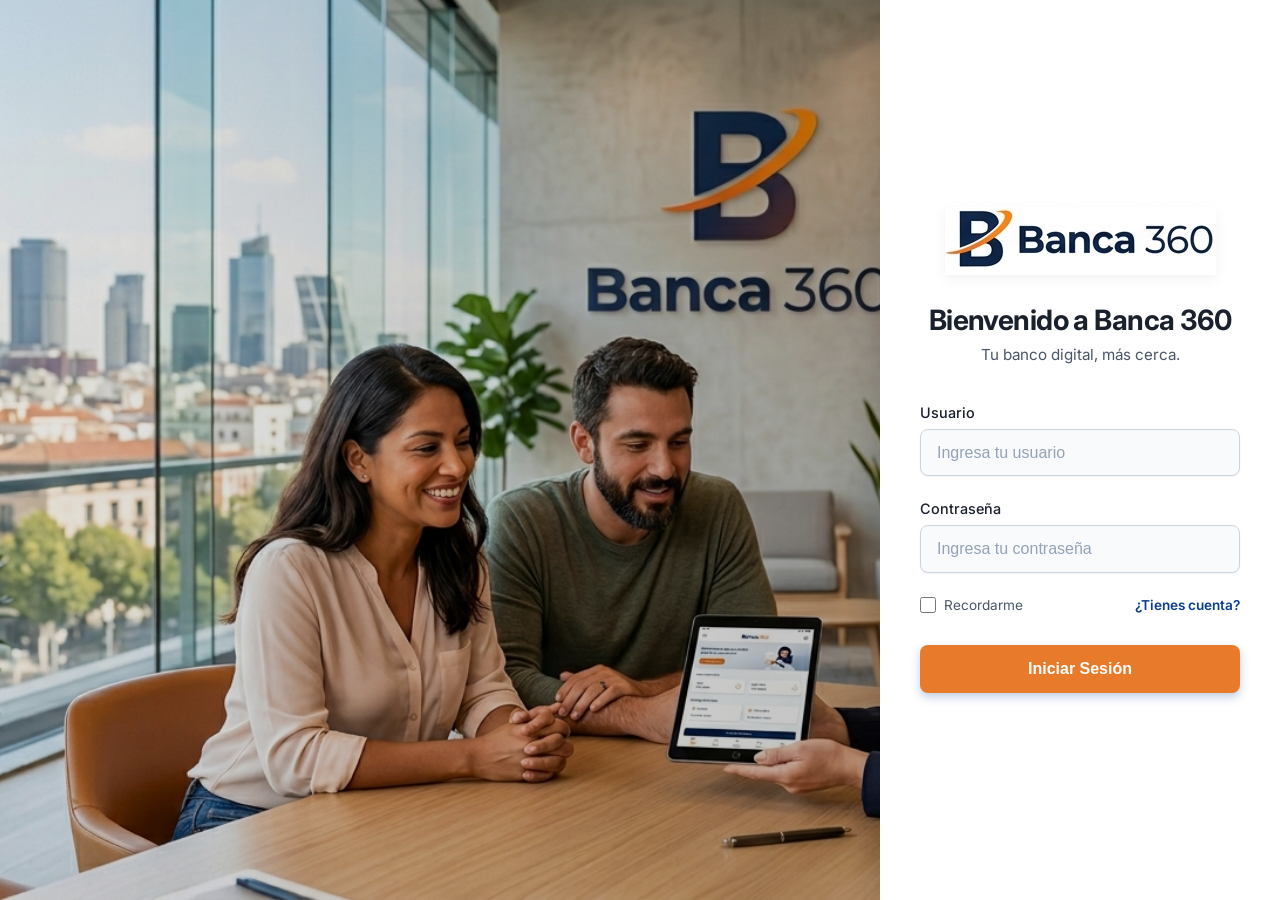
==== index.html @ 82d9d9b6 "✨: Interfaz de login, registro y dashboard cargadas" ====
<!DOCTYPE html>
<html lang="es">
<head>
    <meta charset="UTF-8">
    <meta name="viewport" content="width=device-width, initial-scale=1.0">
    <title>Banca 360 - Iniciar Sesión</title>
    <!-- Google Fonts -->
    <link rel="preconnect" href="https://fonts.googleapis.com">
    <link rel="preconnect" href="https://fonts.gstatic.com" crossorigin>
    <link href="https://fonts.googleapis.com/css2?family=Inter:wght@300;400;500;600;700&display=swap" rel="stylesheet">
    <!-- Font Awesome -->
    <link rel="stylesheet" href="https://cdnjs.cloudflare.com/ajax/libs/font-awesome/6.4.0/css/all.min.css">
    <!-- CSS Global + Componentes -->
    <link rel="stylesheet" href="public/css/global.css">
    <link rel="stylesheet" href="public/css/components/authImageSection.css">
    <link rel="stylesheet" href="public/css/components/authForm.css">
    <link rel="stylesheet" href="public/css/components/loadingSpinner.css">
    <link rel="stylesheet" href="public/css/components/errorModal.css">
    <link rel="shortcut icon" href="public/img/Logo.png" type="image/x-icon">
</head>
<body>
    <main class="login-layout">
        <!-- Componente: Sección de imagen -->
        <div id="auth-image-container"></div>

        <!-- Sección del formulario -->
        <div class="login-form-section">
            <div class="boxLogin">
                <div class="boxLogin-header">
                    <img src="public/img/logo_vertical.png" alt="Banca 360 Logo" class="logo">
                     <h2>Bienvenido a Banca 360</h2>
                     <p>Tu banco digital, más cerca.</p>
                </div>
                <div class="boxLogin-body">
                    <form action="" id="inicioSesionForm">
                        <div class="input-group">
                            <label for="usuario">Usuario</label>
                            <input type="text" id="usuario" placeholder="Ingresa tu usuario" required>
                        </div>
                        <div class="input-group">
                            <label for="password">Contraseña</label>
                            <input type="password" id="password" placeholder="Ingresa tu contraseña" required>
                        </div>
                        <div class="options">
                             <label><input type="checkbox"> Recordarme</label>
                             <a href="app/views/signup.html">¿Tienes cuenta?</a>
                        </div>
                        <button type="submit">Iniciar Sesión</button>
                    </form>
                </div>
            </div>
        </div>
    </main>

    <!-- Componente: Spinner de carga -->
    <div id="spinner-container"></div>

    <!-- Componente: Modal de error -->
    <div id="modal-container"></div>

    <!-- Componentes JS -->
    <script src="app/views/components/authImageSection.js"></script>
    <script src="app/views/components/loadingSpinner.js"></script>
    <script src="app/views/components/errorModal.js"></script>

    <!-- Inicializar componentes -->
    <script>
        renderAuthImageSection('auth-image-container', { 
            imageSrc: 'public/img/login.png',
            altText: 'Login Background'
        });
        renderLoadingSpinner('spinner-container', { message: 'Validando credenciales...' });
        renderErrorModal('modal-container');
    </script>

    <!-- Controller -->
    <script src="app/controllers/login.js"></script>
</body>
</html>
---- public/css/global.css ----
/* ============================================
   GLOBAL STYLES - Banco 360 UCAB
   Variables CSS compartidas, reset y tipografía
   ============================================ */

:root {
    /* Colores primarios */
    --primary-color: #0b3d91;
    --primary-hover: #104fb8;
    --naranja-ucab: #e87a2b;
    --naranja-ucab-hover: #ed8236;

    /* Colores de texto */
    --text-main: #1a202c;
    --text-muted: #4a5568;

    /* Fondos */
    --bg-main: #ffffff;
    --bg-body: #F4F7FA;
    --bg-input: #f8fafc;

    /* Bordes y cards */
    --border-color: #cbd5e0;
    --card-bg: #FFFFFF;

    /* Sidebar */
    --sidebar-bg: #1C2B4E;
    --accent: #E87A2B;
    --white: #FFFFFF;
}

/* Dark Theme Override */
body.dark-theme {
    --primary-color: #5DB1FF;
    --accent: #FF8A3D;
    --bg-body: #0F172A;
    --bg-main: #0F172A;
    --white: #1E293B;
    --text-main: #F1F5F9;
    --text-muted: #94A3B8;
    --sidebar-bg: #020617;
    --card-bg: #1E293B;
    --border-color: #334155;
    --bg-input: #334155;
}

/* Reset Global */
* {
    margin: 0;
    padding: 0;
    box-sizing: border-box;
}

/* Tipografía base */
body {
    font-family: 'Inter', system-ui, -apple-system, sans-serif;
    background-color: var(--bg-main);
    color: var(--text-main);
    min-height: 100vh;
    -webkit-font-smoothing: antialiased;
}
---- public/css/components/authImageSection.css ----
/* ============================================
   COMPONENTE: Auth Image Section
   Sección izquierda con imagen de fondo (login/signup)
   ============================================ */

.login-image-section {
    width: 100%;
    height: 100%;
    background-color: var(--primary-color);
    position: relative;
    overflow: hidden;
}

.login-image-section .bg-img {
    width: 100%;
    height: 100%;
    object-fit: cover;
    object-position: 100% center; /* Move image as far left as possible (aligns right edge) */
}

.login-image-section .overlay {
    position: absolute;
    top: 0;
    left: 0;
    width: 100%;
    height: 100%;
    background: linear-gradient(to right, rgba(0,0,0,0.1) 0%, rgba(0,0,0,0.3) 100%);
}

@media (max-width: 900px) {
    .login-form-section {
        justify-content: center;
    }
    .boxLogin {
        max-width: 100%;
        background-color: rgba(255, 255, 255, 0.95); /* Slightly transparent on mobile */
    }
}
---- public/css/components/authForm.css ----
/* ============================================
   COMPONENTE: Auth Form
   Estilos compartidos de formularios (login/signup)
   ============================================ */

.login-layout {
    position: relative;
    height: 100vh;
    width: 100%;
    overflow: hidden;
}

#auth-image-container {
    position: absolute;
    top: 0;
    left: 0;
    width: 100%;
    height: 100%;
    z-index: 1;
}

.login-form-section {
    position: relative;
    z-index: 10;
    height: 100vh;
    display: flex;
    justify-content: flex-end;
    align-items: center;
    pointer-events: none; /* Let clicks pass through to container if needed, but we want the form to be interactive */
}

.boxLogin {
    pointer-events: auto;
    width: 100%;
    max-width: 400px; /* Narrower to show more image */
    height: 100vh;
    background-color: var(--bg-main);
    display: flex;
    flex-direction: column;
    justify-content: center;
    padding: 3rem 2.5rem;
    box-shadow: -10px 0 25px rgba(0,0,0,0.1);
    animation: slideInRight 0.8s ease-out forwards;
    overflow-y: auto;
}

@keyframes slideInRight {
    from {
        opacity: 0;
        transform: translateX(50px);
    }
    to {
        opacity: 1;
        transform: translateX(0);
    }
}

@keyframes fadeIn {
    from {
        opacity: 0;
        transform: translateY(10px);
    }
    to {
        opacity: 1;
        transform: translateY(0);
    }
}

.boxLogin-header {
    text-align: center;
    margin-bottom: 2.5rem;
}

.boxLogin-header .logo {
    max-height: 80px;
    width: auto;
    margin-bottom: 1.5rem;
    filter: drop-shadow(0 4px 6px rgba(0,0,0,0.05));
}

.boxLogin-header h1,
.boxLogin-header h2 {
    font-size: 1.75rem;
    font-weight: 700;
    margin-bottom: 0.5rem;
    color: var(--text-main);
    letter-spacing: -0.02em;
}

.boxLogin-header p {
    color: var(--text-muted);
    font-size: 0.95rem;
}

/* Entradas de Formulario */
.input-group {
    margin-bottom: 1.5rem;
    display: flex;
    flex-direction: column;
}

.input-group label {
    margin-bottom: 0.5rem;
    font-size: 0.9rem;
    font-weight: 500;
    color: var(--text-main);
}

.input-group input,
.input-group select {
    padding: 0.85rem 1rem;
    border: 1.5px solid var(--border-color);
    border-radius: 8px;
    background-color: var(--bg-input);
    font-size: 1rem;
    transition: all 0.3s ease;
    color: var(--text-main);
    box-shadow: 0 1px 2px rgba(0,0,0,0.05);
}

.input-group input::placeholder {
    color: #94a3b8;
}

.input-group input:focus,
.input-group select:focus {
    outline: none;
    border-color: var(--primary-color);
    box-shadow: 0 0 0 3px rgba(11, 61, 145, 0.15);
    background-color: #fff;
}

/* Opciones extras (recordarme, enlace) */
.options {
    display: flex;
    justify-content: space-between;
    align-items: center;
    margin-bottom: 2rem;
    font-size: 0.85rem;
}

.options label {
    display: flex;
    align-items: center;
    gap: 0.5rem;
    color: var(--text-muted);
    cursor: pointer;
    user-select: none;
}

.options input[type="checkbox"] {
    accent-color: var(--primary-color);
    width: 16px;
    height: 16px;
    cursor: pointer;
}

.options a {
    color: var(--primary-color);
    text-decoration: none;
    font-weight: 600;
    transition: color 0.2s;
}

.options a:hover {
    color: var(--primary-hover);
    text-decoration: underline;
}

/* Botón de Submit */
button[type="submit"] {
    width: 100%;
    padding: 0.95rem;
    background-color: var(--naranja-ucab);
    color: white;
    border: none;
    border-radius: 8px;
    font-size: 1rem;
    font-weight: 600;
    cursor: pointer;
    transition: background-color 0.3s, transform 0.1s, box-shadow 0.3s;
    box-shadow: 0 4px 10px rgba(11, 61, 145, 0.25);
}

button[type="submit"]:hover {
    background-color: var(--naranja-ucab-hover);
    box-shadow: 0 6px 15px rgba(232, 122, 43, 0.35);
    transform: translateY(-1px);
}

button[type="submit"]:active {
    transform: translateY(1px);
    box-shadow: 0 2px 5px rgba(232, 122, 43, 0.2);
}

/* Footer link */
.footer-link {
    text-align: center;
    margin-top: 1.5rem;
    font-size: 0.9rem;
    color: var(--text-muted);
}

.footer-link a {
    color: var(--primary-color);
    text-decoration: none;
    font-weight: 600;
}

/* Filas dobles para registro */
.input-row {
    display: grid;
    grid-template-columns: 1fr 1fr;
    gap: 1rem;
}

@media (max-width: 600px) {
    .input-row {
        grid-template-columns: 1fr;
        gap: 0;
    }
}
---- public/css/components/loadingSpinner.css ----
/* ============================================
   COMPONENTE: Loading Spinner
   ============================================ */

.loading-overlay {
    position: fixed;
    top: 0;
    left: 0;
    width: 100%;
    height: 100%;
    background: var(--bg-main);
    opacity: 0.95;
    display: flex;
    flex-direction: column;
    justify-content: center;
    align-items: center;
    z-index: 2000;
}

.spinner {
    width: 50px;
    height: 50px;
    border: 5px solid var(--border-color);
    border-top: 5px solid var(--naranja-ucab);
    border-radius: 50%;
    animation: spin 1s linear infinite;
    margin-bottom: 20px;
}

@keyframes spin {
    0% { transform: rotate(0deg); }
    100% { transform: rotate(360deg); }
}

.loading-overlay p {
    color: var(--primary-color);
    font-weight: 600;
    font-size: 1.1rem;
}
---- public/css/components/errorModal.css ----
/* ============================================
   COMPONENTE: Error Modal
   ============================================ */

.modal-overlay {
    position: fixed;
    top: 0;
    left: 0;
    width: 100%;
    height: 100%;
    background: rgba(0, 0, 0, 0.5);
    display: flex;
    justify-content: center;
    align-items: center;
    z-index: 3000;
    backdrop-filter: blur(4px);
}

.modal-content {
    background: var(--card-bg);
    padding: 2.5rem;
    border-radius: 20px;
    text-align: center;
    max-width: 400px;
    width: 90%;
    box-shadow: 0 20px 25px -5px rgba(0, 0, 0, 0.1), 0 10px 10px -5px rgba(0, 0, 0, 0.04);
    animation: modalScale 0.3s ease-out forwards;
}

@keyframes modalScale {
    from { transform: scale(0.8); opacity: 0; }
    to { transform: scale(1); opacity: 1; }
}

.modal-icon {
    font-size: 4rem;
    color: #ef4444;
    margin-bottom: 1.5rem;
}

.modal-content h3 {
    font-size: 1.5rem;
    color: var(--text-main);
    margin-bottom: 1rem;
}

.modal-content p {
    color: var(--text-muted);
    margin-bottom: 2rem;
    line-height: 1.5;
}

.modal-btn-close {
    width: 100%;
    padding: 0.8rem;
    background-color: var(--primary-color);
    color: white;
    border: none;
    border-radius: 8px;
    font-weight: 600;
    cursor: pointer;
    transition: background 0.2s;
}

.modal-btn-close:hover {
    background-color: var(--primary-hover);
}
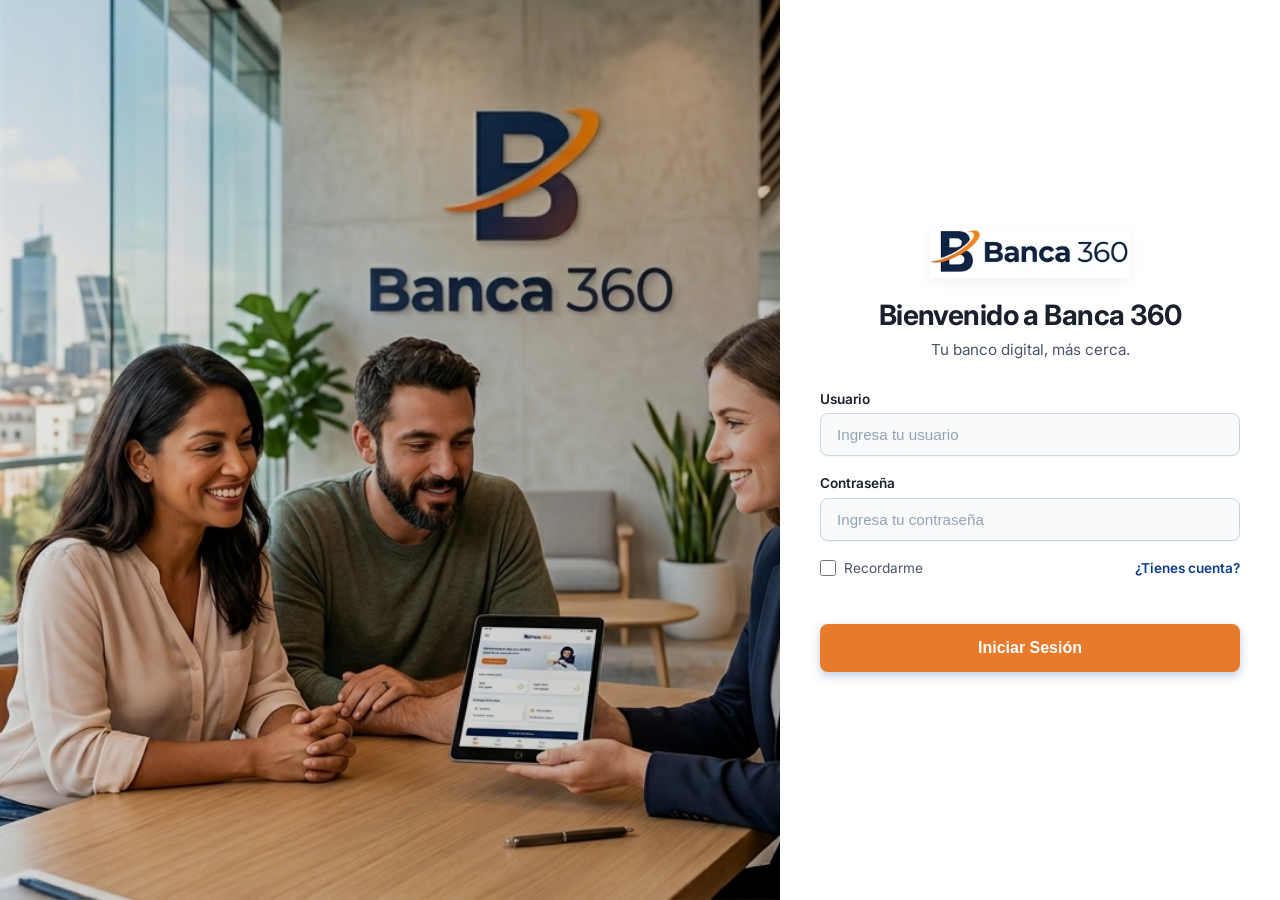
==== commit 21d7618e: "Actualización quitando el localStorage" ====
--- a/index.html
+++ b/index.html
@@ -3,27 +3,38 @@
 <head>
     <meta charset="UTF-8">
     <meta name="viewport" content="width=device-width, initial-scale=1.0">
-    <title>Banca 360 - Iniciar Sesión</title>
+    <title>Banca 360 - SPA</title>
     <!-- Google Fonts -->
     <link rel="preconnect" href="https://fonts.googleapis.com">
     <link rel="preconnect" href="https://fonts.gstatic.com" crossorigin>
     <link href="https://fonts.googleapis.com/css2?family=Inter:wght@300;400;500;600;700&display=swap" rel="stylesheet">
     <!-- Font Awesome -->
     <link rel="stylesheet" href="https://cdnjs.cloudflare.com/ajax/libs/font-awesome/6.4.0/css/all.min.css">
+    
     <!-- CSS Global + Componentes -->
-    <link rel="stylesheet" href="public/css/global.css">
-    <link rel="stylesheet" href="public/css/components/authImageSection.css">
-    <link rel="stylesheet" href="public/css/components/authForm.css">
-    <link rel="stylesheet" href="public/css/components/loadingSpinner.css">
-    <link rel="stylesheet" href="public/css/components/errorModal.css">
+    <link rel="stylesheet" href="public/css/global.css?v=4">
+    <link rel="stylesheet" href="public/css/components/authImageSection.css?v=4">
+    <link rel="stylesheet" href="public/css/components/authForm.css?v=4">
+    <link rel="stylesheet" href="public/css/components/loadingSpinner.css?v=4">
+    <link rel="stylesheet" href="public/css/components/errorModal.css?v=4">
+    <link rel="stylesheet" href="public/css/components/sidebar.css?v=4">
+    <link rel="stylesheet" href="public/css/components/balanceCard.css?v=4">
+    <link rel="stylesheet" href="public/css/components/quickActions.css?v=4">
+    <link rel="stylesheet" href="public/css/components/transactionList.css?v=4">
+    <link rel="stylesheet" href="public/css/components/confirmModal.css?v=4">
+    <link rel="stylesheet" href="public/css/styleDashboard.css?v=4">
+    <link rel="stylesheet" href="public/css/styleOperaciones.css?v=4">
+    <link rel="stylesheet" href="public/css/styleHistorial.css?v=4">
+    <link rel="stylesheet" href="public/css/styleSignup.css?v=4">
+    <link rel="stylesheet" href="public/css/styleRecibo.css?v=4">
+    
     <link rel="shortcut icon" href="public/img/Logo.png" type="image/x-icon">
 </head>
 <body>
-    <main class="login-layout">
-        <!-- Componente: Sección de imagen -->
-        <div id="auth-image-container"></div>
-
-        <!-- Sección del formulario -->
+
+    <!-- ==================== VISTA: LOGIN ==================== -->
+    <main class="login-layout main-view" id="view-login" style="display: none;">
+        <div id="auth-image-container-login"></div>
         <div class="login-form-section">
             <div class="boxLogin">
                 <div class="boxLogin-header">
@@ -32,7 +43,7 @@
                      <p>Tu banco digital, más cerca.</p>
                 </div>
                 <div class="boxLogin-body">
-                    <form action="" id="inicioSesionForm">
+                    <form id="inicioSesionForm">
                         <div class="input-group">
                             <label for="usuario">Usuario</label>
                             <input type="text" id="usuario" placeholder="Ingresa tu usuario" required>
@@ -43,7 +54,8 @@
                         </div>
                         <div class="options">
                              <label><input type="checkbox"> Recordarme</label>
-                             <a href="app/views/signup.html">¿Tienes cuenta?</a>
+                             <!-- En lugar de href, usamos un onclick para SPA -->
+                             <a href="#" onclick="navigateTo('signup'); return false;">¿Tienes cuenta?</a>
                         </div>
                         <button type="submit">Iniciar Sesión</button>
                     </form>
@@ -52,28 +64,260 @@
         </div>
     </main>
 
-    <!-- Componente: Spinner de carga -->
+    <!-- ==================== VISTA: SIGNUP ==================== -->
+    <main class="login-layout main-view" id="view-signup" style="display: none;">
+        <div id="auth-image-container-signup"></div>
+        <div class="login-form-section">
+            <div class="boxLogin">
+                <div class="boxLogin-header">
+                    <img src="public/img/logo_vertical.png" alt="Banca 360 Logo" class="logo">
+                     <h1>Crea tu cuenta</h1>
+                     <p>Únete a Banca 360 y gestiona tu futuro hoy.</p>
+                </div>
+                <div class="boxLogin-body">
+                    <form id="registroForm">
+                        <div class="input-row">
+                            <div class="input-group">
+                                <label for="nombre">Nombre</label>
+                                <input type="text" id="nombre" placeholder="Ej. Juan" required>
+                            </div>
+                            <div class="input-group">
+                                <label for="apellido">Apellido</label>
+                                <input type="text" id="apellido" placeholder="Ej. Pérez" required>
+                            </div>
+                        </div>
+
+                        <div class="input-row">
+                            <div class="input-group">
+                                <label for="cedula">Cédula</label>
+                                <input type="text" id="cedula" placeholder="V-00000000" required>
+                            </div>
+                            <div class="input-group">
+                                <label for="telefono">Teléfono</label>
+                                <input type="tel" id="telefono" placeholder="0412-0000000" required>
+                            </div>
+                        </div>
+
+                        <div class="input-group">
+                            <label for="direccion">Dirección de Habitación</label>
+                            <input type="text" id="direccion" placeholder="Av. Principal, Edificio..." required>
+                        </div>
+
+                        <div class="input-row">
+                            <div class="input-group">
+                                <label for="fecha_nacimiento">Fecha de Nacimiento</label>
+                                <input type="date" id="fecha_nacimiento" required>
+                            </div>
+                            <div class="input-group">
+                                <label for="genero">Género</label>
+                                <select id="genero" required>
+                                    <option value="" disabled selected>Selecciona</option>
+                                    <option value="masculino">Masculino</option>
+                                    <option value="femenino">Femenino</option>
+                                    <option value="otro">Otro</option>
+                                </select>
+                            </div>
+                        </div>
+
+                        <div class="input-group">
+                            <label for="password">Contraseña</label>
+                            <input type="password" id="password" placeholder="Crea una clave segura" required>
+                        </div>
+
+                        <button type="submit">Crear Cuenta</button>
+
+                        <div class="footer-link">
+                            <p>¿Ya tienes cuenta? <a href="#" onclick="navigateTo('login'); return false;">Inicia sesión aquí</a></p>
+                        </div>
+                    </form>
+                </div>
+            </div>
+        </div>
+    </main>
+
+
+    <!-- ==================== VISTA: APP (Autenticada) ==================== -->
+    <div id="view-app" style="display: none;">
+        <div class="dashboard-wrapper">
+            <!-- Sidebar Componente -->
+            <div id="sidebar-container"></div>
+
+            <main class="main-content" id="main-content">
+                <!-- Top Header Componente -->
+                <div id="header-container"></div>
+                
+                <div id="alert-container"></div>
+
+                <!-- SUB-VISTA: DASHBOARD -->
+                <div class="dashboard-grid sub-view" id="view-dashboard" style="display: none;">
+                    <div id="balance-container"></div>
+                    <div id="transactions-container"></div>
+                </div>
+
+                <!-- SUB-VISTA: OPERACIONES -->
+                <div class="operations-grid sub-view" id="view-operaciones" style="display: none;">
+                    <div class="card-operation">
+                        <h3><i class="fas fa-exchange-alt"></i> Transferencia Bancaria</h3>
+                        <form id="form-transferencia">
+                            <input type="text" id="t-cuenta" placeholder="Número de cuenta (20 dígitos)" class="input-banca" required pattern="[0-9]{20}" title="Debe contener 20 dígitos numéricos">
+                            <input type="number" id="t-monto" step="0.01" min="1" placeholder="Monto Bs." class="input-banca" required>
+                            <input type="text" id="t-concepto" placeholder="Concepto (opcional)" class="input-banca">
+                            <button type="submit" class="btn-primary">Enviar Fondos</button>
+                        </form>
+                    </div>
+
+                    <div class="card-operation">
+                        <h3><i class="fas fa-hand-holding-usd"></i> Depósito (Simulador)</h3>
+                        <form id="form-deposito">
+                            <select id="d-origen" class="input-banca" required>
+                                <option value="Taquilla">Depósito por Taquilla</option>
+                                <option value="Cajero">Depósito por Cajero Automático</option>
+                                <option value="Nomina">Abono de Nómina</option>
+                            </select>
+                            <input type="number" id="d-monto" step="0.01" min="1" placeholder="Monto Bs." class="input-banca" required>
+                            <button type="submit" class="btn-primary">Ingresar Fondos</button>
+                        </form>
+                    </div>
+                </div>
+
+                <!-- SUB-VISTA: PAGOS -->
+                <div class="operations-grid sub-view" id="view-pagos" style="display: none;">
+                    <div class="card-operation">
+                        <h3><i class="fas fa-mobile-alt"></i> Pago Móvil</h3>
+                        <form id="form-pago-movil">
+                            <select id="p-banco" class="input-banca" required>
+                                <option value="">Seleccione Banco</option>
+                                <option value="0102">0102 - Banco de Venezuela</option>
+                                <option value="0105">0105 - Mercantil</option>
+                                <option value="0108">0108 - Provincial</option>
+                                <option value="0134">0134 - Banesco</option>
+                            </select>
+                            <input type="text" id="p-telefono" placeholder="Teléfono (Ej: 04121234567)" class="input-banca" required pattern="04[0-9]{9}" title="Ejemplo: 04121234567">
+                            <input type="text" id="p-cedula" placeholder="Cédula (Ej: V12345678)" class="input-banca" required>
+                            <input type="number" id="p-monto" step="0.01" min="1" placeholder="Monto Bs." class="input-banca" required>
+                            <button type="submit" class="btn-primary">Realizar Pago</button>
+                        </form>
+                    </div>
+                </div>
+
+                <!-- SUB-VISTA: HISTORIAL -->
+                <div class="historial-container sub-view" id="view-historial" style="display: none;">
+                    <div class="historial-header">
+                        <h2>Historial de Movimientos</h2>
+                        <div class="filters">
+                            <button class="filter-btn active" data-filter="todos">Todas</button>
+                            <button class="filter-btn" data-filter="entrada">Solo entradas</button>
+                            <button class="filter-btn" data-filter="salida">Solo salidas</button>
+                        </div>
+                    </div>
+                    <div id="historial-list-container"></div>
+                </div>
+
+                <!-- SUB-VISTA: RECIBO -->
+                <div class="receipt-container sub-view" id="view-recibo" style="display: none; width: 100%; max-width: 500px; margin: 0 auto; margin-top: 20px;">
+                    <div class="receipt-header">
+                        <i class="fas fa-check-circle"></i>
+                        <h1 id="r-operacion">¡Operación Exitosa!</h1>
+                        <p>En breve le llegará una notificación con el resultado.</p>
+                    </div>
+                    
+                    <div class="receipt-body">
+                        <div class="receipt-item">
+                            <label>Número de Referencia</label>
+                            <p id="r-referencia"></p>
+                        </div>
+                        <div class="receipt-item">
+                            <label>Fecha</label>
+                            <p id="r-fecha"></p>
+                        </div>
+                        <div class="receipt-item">
+                            <label>Emisor</label>
+                            <p id="r-emisor"></p>
+                        </div>
+                        <div class="receipt-item">
+                            <label>Banco Emisor</label>
+                            <p id="r-bancoEmisor"></p>
+                        </div>
+                        <div class="receipt-item">
+                            <label>Destino (Cuenta/Teléfono)</label>
+                            <p id="r-destino"></p>
+                        </div>
+                        <div class="receipt-item">
+                            <label>Banco Receptor</label>
+                            <p id="r-bancoReceptor"></p>
+                        </div>
+                        <div class="receipt-item amount">
+                            <label>Monto de la Operación</label>
+                            <p id="r-monto"></p>
+                        </div>
+                        <div class="receipt-item">
+                            <label>Concepto</label>
+                            <p id="r-concepto"></p>
+                        </div>
+                    </div>
+
+                    <div class="receipt-footer">
+                        <button id="btn-aceptar" class="btn-accept" onclick="navigateTo('dashboard'); return false;">ACEPTAR</button>
+                    </div>
+                </div>
+
+            </main>
+        </div>
+    </div>
+
+    <!-- Modales Globales -->
     <div id="spinner-container"></div>
-
-    <!-- Componente: Modal de error -->
     <div id="modal-container"></div>
-
-    <!-- Componentes JS -->
+    <div id="confirm-modal-container"></div>
+    
+    <div class="modal-overlay" id="transaction-modal" style="display: none;">
+        <div class="modal-content">
+            <button class="modal-close" id="close-modal"><i class="fas fa-times"></i></button>
+            <div class="modal-body">
+                <i class="modal-icon fas fa-exchange-alt" id="modal-icon"></i>
+                <div class="modal-amount" id="modal-amount">0,00</div>
+                <div class="modal-title" id="modal-title">Título</div>
+                <div class="modal-details">
+                    <p>Fecha: <span id="modal-date">--</span></p>
+                    <p>Tipo: <span id="modal-type">--</span></p>
+                    <p>Referencia: <span id="modal-ref">--</span></p>
+                </div>
+            </div>
+        </div>
+    </div>
+
+    <!-- JS Base & State -->
+    <script src="app/app.js"></script>
+
+    <!-- JS Componentes -->
     <script src="app/views/components/authImageSection.js"></script>
     <script src="app/views/components/loadingSpinner.js"></script>
     <script src="app/views/components/errorModal.js"></script>
-
-    <!-- Inicializar componentes -->
+    <script src="app/views/components/sidebar.js?v=3"></script>
+    <script src="app/views/components/topHeader.js"></script>
+    <script src="app/views/components/balanceCard.js"></script>
+    <script src="app/views/components/transactionList.js"></script>
+    <script src="app/views/components/confirmModal.js"></script>
+
+    <!-- Inicializar componentes estáticos -->
     <script>
-        renderAuthImageSection('auth-image-container', { 
-            imageSrc: 'public/img/login.png',
-            altText: 'Login Background'
-        });
-        renderLoadingSpinner('spinner-container', { message: 'Validando credenciales...' });
+        renderAuthImageSection('auth-image-container-login', { imageSrc: 'public/img/login.png', altText: 'Login Background' });
+        renderAuthImageSection('auth-image-container-signup', { imageSrc: 'public/img/login.png', altText: 'Signup Background' });
+        renderLoadingSpinner('spinner-container', { message: 'Procesando...' });
         renderErrorModal('modal-container');
+        renderSidebar('sidebar-container', { activePage: 'resumen', logoSrc: 'public/img/Logo.png' });
+        renderTopHeader('header-container', { userName: AppState.currentUser.nombre });
+        renderBalanceCard('balance-container');
+        renderConfirmModal('confirm-modal-container');
     </script>
 
-    <!-- Controller -->
+    <!-- Controllers de las Vistas -->
+    <script src="app/controllers/theme.js"></script>
     <script src="app/controllers/login.js"></script>
+    <script src="app/controllers/registro.js"></script>
+    <script src="app/controllers/dashboard.js"></script>
+    <script src="app/controllers/operaciones.js"></script>
+    <script src="app/controllers/historial.js"></script>
+    <script src="app/controllers/recibo.js"></script>
 </body>
 </html>
--- a/public/css/global.css
+++ b/public/css/global.css
@@ -57,5 +57,6 @@
     background-color: var(--bg-main);
     color: var(--text-main);
     min-height: 100vh;
+    overflow-x: hidden;
     -webkit-font-smoothing: antialiased;
 }
--- a/public/css/components/authImageSection.css
+++ b/public/css/components/authImageSection.css
@@ -16,6 +16,7 @@
     height: 100%;
     object-fit: cover;
     object-position: 100% center; /* Move image as far left as possible (aligns right edge) */
+    translate: -17% 0;
 }
 
 .login-image-section .overlay {
--- a/public/css/components/authForm.css
+++ b/public/css/components/authForm.css
@@ -10,6 +10,8 @@
     overflow: hidden;
 }
 
+#auth-image-container-login,
+#auth-image-container-signup,
 #auth-image-container {
     position: absolute;
     top: 0;
--- a/public/css/components/sidebar.css
+++ b/public/css/components/sidebar.css
@@ -0,0 +1,333 @@
+/* ============================================
+   COMPONENTE: Sidebar
+   ============================================ */
+
+.sidebar {
+    width: 260px;
+    min-height: 100vh;
+    height: 100vh;
+    background-color: var(--sidebar-bg);
+    color: white;
+    padding: 30px 20px;
+    display: flex;
+    flex-direction: column;
+    box-shadow: 4px 0 10px rgba(0, 0, 0, 0.1);
+    position: sticky;
+    top: 0;
+    left: 0;
+    z-index: 100;
+}
+
+.sidebar-header {
+    text-align: center;
+    margin-bottom: 20px;
+}
+
+.sidebar-header .logo {
+    max-width: 260px;
+    max-height: 165px;
+    height: auto;
+    object-fit: contain;
+    display: block;
+    margin: 0 auto;
+    border-radius: 20px;
+}
+
+.sidebar-nav {
+    margin-top: 20px;
+    flex-grow: 1;
+}
+
+.nav-item {
+    display: block;
+    padding: 15px;
+    color: rgba(255, 255, 255, 0.85);
+    text-decoration: none;
+    border-radius: 8px;
+    margin-bottom: 5px;
+    transition: 0.3s;
+}
+
+.nav-item.active,
+.nav-item:hover {
+    background: rgba(255, 255, 255, 0.1);
+    color: white;
+}
+
+.nav-item i {
+    margin-right: 12px;
+}
+
+/* Sidebar Footer */
+.sidebar-footer {
+    padding-top: 20px;
+    border-top: 1px solid rgba(255, 255, 255, 0.1);
+}
+
+.btn-logout {
+    width: 100%;
+    padding: 12px;
+    background: transparent;
+    border: 1px solid rgba(255, 255, 255, 0.3);
+    color: white;
+    border-radius: 8px;
+    cursor: pointer;
+    display: flex;
+    align-items: center;
+    justify-content: center;
+    gap: 10px;
+    transition: 0.3s;
+    font-weight: 600;
+}
+
+.btn-logout:hover {
+    background: rgba(255, 255, 255, 0.1);
+    border-color: white;
+}
+
+/* Theme Switch */
+.theme-switch-wrapper {
+    display: flex;
+    align-items: center;
+    justify-content: space-between;
+    margin-bottom: 25px;
+    padding: 0 5px;
+}
+
+.theme-label {
+    font-size: 0.9rem;
+    font-weight: 600;
+    color: white;
+}
+
+.theme-switch {
+    display: inline-block;
+    height: 34px;
+    position: relative;
+    width: 60px;
+}
+
+.theme-switch input {
+    display: none;
+}
+
+.slider {
+    background-color: #ccc;
+    bottom: 0;
+    cursor: pointer;
+    left: 0;
+    position: absolute;
+    right: 0;
+    top: 0;
+    transition: .4s;
+    display: flex;
+    align-items: center;
+    justify-content: space-around;
+    padding: 0 5px;
+}
+
+.slider i {
+    color: white;
+    font-size: 14px;
+    z-index: 1;
+}
+
+.slider:before {
+    background-color: white;
+    bottom: 4px;
+    content: "";
+    height: 26px;
+    left: 4px;
+    position: absolute;
+    transition: .4s;
+    width: 26px;
+    box-shadow: 0 2px 4px rgba(0, 0, 0, 0.2);
+}
+
+.slider.round {
+    border-radius: 34px;
+    background: #e0e0e0;
+    box-shadow: inset 2px 2px 5px #babecc, inset -5px -5px 10px #ffffff;
+}
+
+.slider.round:before {
+    border-radius: 50%;
+    background: #f0f0f0;
+    box-shadow: 3px 3px 6px #babecc, -3px -3px 6px #ffffff;
+}
+
+input:checked+.slider {
+    background-color: #2D3748;
+    box-shadow: inset 2px 2px 5px #000, inset -2px -2px 5px #4a5568;
+}
+
+input:checked+.slider:before {
+    transform: translateX(26px);
+    background: #1A202C;
+    box-shadow: 3px 3px 6px #000;
+}
+
+/* Icon colors */
+.slider .fa-sun {
+    color: #f39c12;
+    opacity: 1;
+    transition: 0.3s;
+}
+
+.slider .fa-moon {
+    color: #f1c40f;
+    opacity: 0;
+    transition: 0.3s;
+}
+
+input:checked+.slider .fa-sun {
+    opacity: 0;
+}
+
+input:checked+.slider .fa-moon {
+    opacity: 1;
+}
+
+/* ============================================
+   RESPONSIVE: Floating Pill Menu (Móvil)
+   ============================================ */
+.mobile-pill-toggle,
+.mobile-pill-menu {
+    display: none;
+}
+
+@media (max-width: 768px) {
+
+    /* Ocultar el layout del sidebar tradicional */
+    .sidebar {
+        display: none !important;
+    }
+
+    /* Mostrar botón principal flotante (Toggle) */
+    .mobile-pill-toggle {
+        display: flex;
+        position: fixed;
+        bottom: 20px;
+        right: 20px;
+        width: 60px;
+        height: 60px;
+        background-color: var(--primary-color, #1a237e);
+        color: white;
+        border-radius: 50%;
+        justify-content: center;
+        align-items: center;
+        font-size: 1.5rem;
+        box-shadow: 0 4px 15px rgba(0, 0, 0, 0.3);
+        z-index: 10001;
+        cursor: pointer;
+        transition: transform 0.3s ease, background-color 0.3s;
+    }
+
+    body.dark-theme .mobile-pill-toggle {
+        background-color: #5DB1FF;
+        color: #020617;
+    }
+
+    /* Contenedor tipo píldora flotante */
+    .mobile-pill-menu {
+        position: fixed;
+        bottom: 90px;
+        right: 20px;
+        background-color: #ffffff;
+        border-radius: 25px;
+        display: flex;
+        flex-direction: column;
+        align-items: center;
+        padding: 15px;
+        gap: 12px;
+        box-shadow: 0 10px 30px rgba(0, 0, 0, 0.15);
+        z-index: 10000;
+        transform: translateY(20px);
+        opacity: 0;
+        visibility: hidden;
+        transition: all 0.3s cubic-bezier(0.68, -0.55, 0.265, 1.55);
+        border: 1px solid rgba(0, 0, 0, 0.05);
+    }
+
+    body.dark-theme .mobile-pill-menu {
+        background-color: #1e293b;
+        border-color: rgba(255, 255, 255, 0.1);
+    }
+
+    /* Estado expandido */
+    .mobile-pill-menu.active {
+        transform: translateY(0);
+        opacity: 1;
+        visibility: visible;
+    }
+
+    .mobile-pill-toggle.active {
+        transform: rotate(45deg);
+        background-color: var(--danger-color, #e53935);
+    }
+
+    /* Íconos individuales en la píldora */
+    .pill-icon {
+        display: flex;
+        align-items: center;
+        gap: 12px;
+        text-decoration: none;
+        padding: 8px 12px;
+        border-radius: 20px;
+        transition: all 0.2s ease;
+        background-color: transparent;
+        color: var(--text-muted, #4a5568);
+        width: auto;
+        min-width: 45px;
+        justify-content: flex-end;
+    }
+
+    .pill-icon i {
+        width: 35px;
+        height: 35px;
+        border-radius: 50%;
+        background-color: #f1f5f9;
+        display: flex;
+        justify-content: center;
+        align-items: center;
+        font-size: 1.1rem;
+        flex-shrink: 0;
+        box-shadow: 0 2px 5px rgba(0, 0, 0, 0.05);
+        transition: all 0.2s;
+    }
+
+    body.dark-theme .pill-icon i {
+        background-color: #334155;
+        color: #f1f5f9;
+    }
+
+    .pill-label {
+        font-size: 0.9rem;
+        font-weight: 600;
+        white-space: nowrap;
+    }
+
+    .pill-icon.active i {
+        background-color: var(--primary-color);
+        color: white;
+    }
+
+    .pill-icon.active .pill-label {
+        color: var(--primary-color);
+    }
+
+    body.dark-theme .pill-icon.active i {
+        background-color: #5DB1FF;
+        color: #020617;
+    }
+
+    body.dark-theme .pill-icon.active .pill-label {
+        color: #5DB1FF;
+    }
+
+    body.dark-theme .pill-label {
+        color: #f1f5f9;
+    }
+
+    /* Logo simplificado en el top bar en lugar de la píldora (opcional) o lo omitimos */
+}
--- a/public/css/components/balanceCard.css
+++ b/public/css/components/balanceCard.css
@@ -0,0 +1,36 @@
+/* ============================================
+   COMPONENTE: Balance Card
+   ============================================ */
+
+.balance-card.card {
+    background: linear-gradient(135deg, var(--primary-color) 0%, #2A3F6D 100%);
+    color: white;
+    display: flex;
+    justify-content: space-between;
+    align-items: center;
+    margin-bottom: 25px;
+    border: none;
+}
+
+.balance-amount {
+    font-size: 2.5rem;
+    font-weight: 700;
+    margin-left: 10px;
+}
+
+.btn-visibility {
+    background: rgba(255,255,255,0.2);
+    border: none;
+    color: white;
+    width: 45px;
+    height: 45px;
+    border-radius: 50%;
+    cursor: pointer;
+}
+
+.card {
+    background: var(--card-bg);
+    padding: 25px;
+    border-radius: 16px;
+    box-shadow: 0 4px 12px rgba(0,0,0,0.1);
+}
--- a/public/css/components/quickActions.css
+++ b/public/css/components/quickActions.css
@@ -0,0 +1,36 @@
+/* ============================================
+   COMPONENTE: Quick Actions
+   ============================================ */
+
+.quick-actions {
+    display: flex;
+    gap: 15px;
+    margin-bottom: 25px;
+}
+
+.action-btn {
+    flex: 1;
+    padding: 15px;
+    background: var(--card-bg);
+    border: 1.5px solid var(--border-color);
+    border-radius: 12px;
+    color: var(--text-main);
+    font-weight: 600;
+    cursor: pointer;
+    display: flex;
+    align-items: center;
+    justify-content: center;
+    gap: 10px;
+    transition: 0.3s;
+    box-shadow: 0 2px 4px rgba(0,0,0,0.02);
+}
+
+.action-btn i {
+    color: var(--accent);
+}
+
+.action-btn:hover {
+    border-color: var(--accent);
+    transform: translateY(-2px);
+    box-shadow: 0 4px 12px rgba(232, 122, 43, 0.15);
+}
--- a/public/css/components/transactionList.css
+++ b/public/css/components/transactionList.css
@@ -0,0 +1,88 @@
+/* ============================================
+   COMPONENTE: Transaction List
+   ============================================ */
+
+.card-header {
+    display: flex;
+    justify-content: space-between;
+    align-items: center;
+    margin-bottom: 20px;
+}
+
+.card-header h2 {
+    font-size: 1.25rem;
+    font-weight: 700;
+}
+
+.link-all {
+    color: var(--accent);
+    text-decoration: none;
+    font-size: 0.9rem;
+    font-weight: 600;
+    transition: 0.2s;
+}
+
+.link-all:hover {
+    text-decoration: underline;
+    opacity: 0.8;
+}
+
+.transaction-list { list-style: none; margin-top: 20px; }
+
+.t-item {
+    display: flex;
+    align-items: center;
+    padding: 15px 0;
+    border-bottom: 1px solid var(--border-color);
+}
+
+.t-icon {
+    width: 40px;
+    height: 40px;
+    border-radius: 10px;
+    display: flex;
+    align-items: center;
+    justify-content: center;
+    margin-right: 15px;
+}
+
+.t-icon.plus { background: #E6FFFA; color: #38B2AC; }
+.t-icon.minus { background: #FFF5F5; color: #E53E3E; }
+
+.t-details {
+    display: flex;
+    flex-direction: column;
+}
+
+.t-title {
+    color: var(--text-main);
+    font-weight: 600;
+}
+
+.t-date {
+    color: var(--text-muted);
+    font-size: 0.85rem;
+    margin-top: 2px;
+}
+
+.t-amount { margin-left: auto; font-weight: 700; }
+.t-amount.positive { color: #38B2AC; }
+.t-amount.negative { color: #E53E3E; }
+
+/*CSS PARA LOS COMPONENTES DE LAS TRASACCIONES*/
+.transaction-item {
+    background-color: var(--card-bg); /* Cambia según el tema */
+    border-bottom: 1px solid var(--border-color);
+    display: flex;
+    justify-content: space-between;
+    padding: 15px;
+}
+
+.monto-entrada { color: #28a745; font-weight: bold; }
+.monto-salida { color: #dc3545; font-weight: bold; }
+
+.filtros-historial {
+    display: flex;
+    gap: 10px;
+    margin-bottom: 20px;
+}
--- a/public/css/components/confirmModal.css
+++ b/public/css/components/confirmModal.css
@@ -0,0 +1,140 @@
+/* ============================================
+   Componente: Modal de Confirmación
+   ============================================ */
+
+.confirm-overlay {
+    position: fixed;
+    top: 0;
+    left: 0;
+    width: 100%;
+    height: 100%;
+    background-color: rgba(0, 0, 0, 0.6);
+    display: flex;
+    justify-content: center;
+    align-items: center;
+    z-index: 9999;
+    backdrop-filter: blur(4px);
+    opacity: 0;
+    visibility: hidden;
+    transition: opacity 0.3s ease, visibility 0.3s ease;
+}
+
+.confirm-overlay.show {
+    opacity: 1;
+    visibility: visible;
+}
+
+.confirm-modal {
+    background-color: var(--bg-card, #ffffff);
+    padding: 0;
+    border-radius: 0;
+    width: 90%;
+    max-width: 480px;
+    box-shadow: 0 10px 30px rgba(0,0,0,0.2);
+    transform: translateY(20px);
+    transition: transform 0.3s ease;
+    text-align: center;
+    overflow: hidden;
+}
+
+body.dark-theme .confirm-modal {
+    background-color: #1e1e1e;
+}
+
+.confirm-overlay.show .confirm-modal {
+    transform: translateY(0);
+}
+
+.confirm-modal h2 {
+    color: var(--primary-color, #1a237e);
+    margin: 0;
+    padding: 25px 20px;
+    font-size: 1.4rem;
+    font-weight: 700;
+    background-color: rgba(0,0,0,0.03);
+    border-bottom: 1px solid var(--border-color, #eee);
+}
+
+body.dark-theme .confirm-modal h2 {
+    color: #90caf9;
+    background-color: rgba(255,255,255,0.03);
+    border-bottom-color: #333;
+}
+
+.confirm-details {
+    padding: 25px 30px;
+    text-align: left;
+}
+
+.confirm-details p {
+    color: var(--text-main, #333);
+    margin-bottom: 15px;
+    font-size: 1rem;
+    display: flex;
+    justify-content: space-between;
+}
+
+body.dark-theme .confirm-details p {
+    color: #f5f5f5;
+}
+
+.confirm-details p:last-child {
+    margin-bottom: 0;
+}
+
+.confirm-details p span:first-child {
+    font-weight: 600;
+    color: var(--text-muted, #666);
+}
+
+body.dark-theme .confirm-details p span:first-child {
+    color: #aaa;
+}
+
+.confirm-details p span:last-child {
+    font-weight: 700;
+}
+
+.confirm-actions {
+    display: flex;
+    justify-content: center;
+    background-color: rgba(0,0,0,0.03);
+    padding: 20px 30px;
+    gap: 15px;
+}
+
+body.dark-theme .confirm-actions {
+    background-color: rgba(255,255,255,0.03);
+}
+
+.confirm-actions .btn-cancel {
+    background-color: #6c757d;
+    color: white;
+    padding: 12px 24px;
+    border-radius: var(--radius-md, 6px);
+    border: none;
+    font-weight: 600;
+    cursor: pointer;
+    flex: 1;
+    transition: background-color 0.2s;
+}
+
+.confirm-actions .btn-confirm {
+    background-color: var(--primary-color, #1a237e);
+    color: white;
+    padding: 12px 24px;
+    border-radius: var(--radius-md, 6px);
+    border: none;
+    font-weight: 600;
+    cursor: pointer;
+    flex: 1;
+    transition: background-color 0.2s;
+}
+
+.confirm-actions .btn-cancel:hover {
+    background-color: #5a6268;
+}
+
+.confirm-actions .btn-confirm:hover {
+    background-color: #121858;
+}
--- a/public/css/styleDashboard.css
+++ b/public/css/styleDashboard.css
@@ -0,0 +1,62 @@
+/* ============================================
+   DASHBOARD - Estilos de Layout
+   (Variables, reset, sidebar, cards, etc. están
+    en global.css y components/)
+   ============================================ */
+
+.dashboard-wrapper { 
+    display: flex; 
+    min-height: 100vh;
+    width: 100%;
+}
+
+#sidebar-container {
+    width: 260px;
+    flex-shrink: 0;
+    background-color: var(--sidebar-bg); /* Extender fondo del sidebar */
+}
+
+/* Main Content */
+.main-content { 
+    flex-grow: 1; 
+    padding: 40px; 
+    background-color: var(--bg-body); 
+}
+
+.top-header { margin-bottom: 30px; display: flex; justify-content: space-between; align-items: center; }
+
+.user-welcome h1 {
+    font-size: 1.75rem;
+    font-weight: 700;
+}
+
+.user-welcome p {
+    color: var(--text-muted);
+    margin-top: 4px;
+}
+
+.date {
+    color: var(--text-muted);
+    font-weight: 500;
+}
+
+/* ============================================
+   RESPONSIVE DESIGN
+   ============================================ */
+@media (max-width: 768px) {
+    #sidebar-container {
+        width: 0;
+        flex-shrink: unset;
+    }
+    .main-content {
+        padding: 20px;
+    }
+    .top-header {
+        flex-direction: column;
+        align-items: flex-start;
+        gap: 10px;
+    }
+    .user-welcome h1 {
+        font-size: 1.5rem;
+    }
+}
--- a/public/css/styleOperaciones.css
+++ b/public/css/styleOperaciones.css
@@ -0,0 +1,111 @@
+/* ============================================
+   OPERACIONES STYLES - Banco 360 UCAB
+   ============================================ */
+
+.operations-grid {
+    display: grid;
+    grid-template-columns: repeat(auto-fit, minmax(300px, 1fr));
+    gap: 20px;
+    margin-top: 20px;
+}
+
+@media (max-width: 768px) {
+    .operations-grid {
+        grid-template-columns: 1fr;
+    }
+    .card-operation {
+        padding: 15px;
+    }
+}
+
+.card-operation {
+    background-color: var(--card-bg);
+    padding: 25px;
+    border-radius: 12px;
+    box-shadow: 0 4px 6px rgba(0,0,0,0.05);
+    border: 1px solid var(--border-color);
+}
+
+.card-operation h3 {
+    margin-bottom: 20px;
+    font-size: 1.2rem;
+    color: var(--text-main);
+    display: flex;
+    align-items: center;
+    gap: 10px;
+}
+
+.card-operation h3 i {
+    color: var(--primary-color);
+}
+
+.input-banca {
+    width: 100%;
+    padding: 12px 15px;
+    margin-bottom: 15px;
+    border: 1px solid var(--border-color);
+    border-radius: 8px;
+    background-color: var(--bg-input);
+    color: var(--text-main);
+    font-family: inherit;
+    font-size: 1rem;
+    transition: border-color 0.3s ease;
+}
+
+.input-banca:focus {
+    outline: none;
+    border-color: var(--primary-color);
+}
+
+.btn-primary {
+    width: 100%;
+    padding: 12px;
+    background-color: var(--primary-color);
+    color: white;
+    border: none;
+    border-radius: 8px;
+    font-weight: 600;
+    cursor: pointer;
+    transition: background-color 0.3s ease;
+    font-size: 1rem;
+}
+
+.btn-primary:hover {
+    background-color: var(--primary-hover);
+}
+
+/* Success Alert Styles */
+.alert {
+    padding: 15px;
+    border-radius: 8px;
+    margin-bottom: 20px;
+    display: none;
+    font-weight: 500;
+}
+
+.alert.success {
+    background-color: #e8f5e9;
+    color: #2e7d32;
+    border: 1px solid #c8e6c9;
+    display: block;
+}
+
+.alert.error {
+    background-color: #ffebee;
+    color: #c62828;
+    border: 1px solid #ffcdd2;
+    display: block;
+}
+
+/* Modo oscuro adaptaciones para alertas */
+body.dark-theme .alert.success {
+    background-color: rgba(46, 125, 50, 0.2);
+    border-color: rgba(46, 125, 50, 0.4);
+    color: #81c784;
+}
+
+body.dark-theme .alert.error {
+    background-color: rgba(198, 40, 40, 0.2);
+    border-color: rgba(198, 40, 40, 0.4);
+    color: #e57373;
+}
--- a/public/css/styleHistorial.css
+++ b/public/css/styleHistorial.css
@@ -0,0 +1,163 @@
+/* ============================================
+   HISTORIAL STYLES - Banco 360 UCAB
+   ============================================ */
+
+.historial-container {
+    padding: 20px;
+    background-color: var(--card-bg);
+    border-radius: 12px;
+    box-shadow: 0 4px 6px rgba(0,0,0,0.05);
+    margin-top: 20px;
+}
+
+.historial-header {
+    display: flex;
+    justify-content: space-between;
+    align-items: center;
+    margin-bottom: 20px;
+}
+
+.filters {
+    display: flex;
+    gap: 10px;
+    flex-wrap: wrap;
+}
+
+@media (max-width: 480px) {
+    .historial-header {
+        flex-direction: column;
+        align-items: flex-start;
+        gap: 15px;
+    }
+    
+    .filters {
+        width: 100%;
+        justify-content: flex-start;
+    }
+    
+    .filter-btn {
+        flex: 1 1 auto;
+        text-align: center;
+        font-size: 0.85rem;
+        padding: 8px 12px;
+    }
+}
+
+.filter-btn {
+    padding: 8px 16px;
+    border: 1px solid var(--border-color);
+    background-color: transparent;
+    color: var(--text-main);
+    border-radius: 20px;
+    cursor: pointer;
+    font-weight: 500;
+    transition: all 0.3s ease;
+}
+
+.filter-btn.active {
+    background-color: var(--primary-color);
+    color: var(--white);
+    border-color: var(--primary-color);
+}
+
+.filter-btn:hover:not(.active) {
+    background-color: var(--bg-input);
+}
+
+/* Modal de detalle */
+.modal-overlay {
+    position: fixed;
+    top: 0;
+    left: 0;
+    width: 100%;
+    height: 100%;
+    background-color: rgba(0, 0, 0, 0.5);
+    display: flex;
+    justify-content: center;
+    align-items: center;
+    z-index: 1000;
+    opacity: 0;
+    pointer-events: none;
+    transition: opacity 0.3s ease;
+}
+
+.modal-overlay.active {
+    opacity: 1;
+    pointer-events: auto;
+}
+
+.modal-content {
+    background-color: var(--card-bg);
+    padding: 30px;
+    border-radius: 12px;
+    width: 90%;
+    max-width: 400px;
+    box-shadow: 0 10px 25px rgba(0,0,0,0.1);
+    position: relative;
+    transform: translateY(-20px);
+    transition: transform 0.3s ease;
+}
+
+.modal-overlay.active .modal-content {
+    transform: translateY(0);
+}
+
+.modal-close {
+    position: absolute;
+    top: 15px;
+    right: 15px;
+    font-size: 1.2rem;
+    color: var(--text-muted);
+    cursor: pointer;
+    background: none;
+    border: none;
+}
+
+.modal-body {
+    text-align: center;
+}
+
+.modal-icon {
+    font-size: 3rem;
+    color: var(--primary-color);
+    margin-bottom: 15px;
+}
+
+.modal-amount {
+    font-size: 2rem;
+    font-weight: 700;
+    margin-bottom: 5px;
+}
+
+.modal-amount.positive {
+    color: #2e7d32;
+}
+
+.modal-amount.negative {
+    color: #c62828;
+}
+
+.modal-title {
+    font-size: 1.2rem;
+    font-weight: 600;
+    color: var(--text-main);
+    margin-bottom: 20px;
+}
+
+.modal-details {
+    text-align: left;
+    border-top: 1px solid var(--border-color);
+    padding-top: 15px;
+}
+
+.modal-details p {
+    display: flex;
+    justify-content: space-between;
+    margin-bottom: 10px;
+    color: var(--text-muted);
+}
+
+.modal-details p span {
+    color: var(--text-main);
+    font-weight: 500;
+}
--- a/public/css/styleSignup.css
+++ b/public/css/styleSignup.css
@@ -0,0 +1,51 @@
+/* ============================================
+   SIGNUP - Estilos específicos
+   (Variables, reset, auth form, image section
+    están en global.css y components/)
+   ============================================ */
+
+/* Override: el box de signup es más ancho */
+.boxLogin {
+    max-width: 500px;
+}
+
+/* Override: el header del signup tiene menos margen */
+.boxLogin-header {
+    margin-bottom: 2rem;
+}
+
+.boxLogin-header .logo {
+    max-height: 50px;
+    margin-bottom: 1rem;
+}
+
+/* Override: input groups más compactos en signup */
+.input-group {
+    margin-bottom: 1.2rem;
+}
+
+.input-group label {
+    margin-bottom: 0.4rem;
+    font-size: 0.85rem;
+    font-weight: 600;
+}
+
+.input-group input,
+.input-group select {
+    padding: 0.75rem 1rem;
+    font-size: 0.95rem;
+}
+
+button[type="submit"] {
+    margin-top: 1rem;
+}
+
+/* Override: sección de imagen un poco más estrecha para dar espacio al form */
+@media (min-width: 900px) {
+    .login-image-section {
+        flex: 1.1;
+    }
+    .login-form-section {
+        flex: 1.3;
+    }
+}
--- a/public/css/styleRecibo.css
+++ b/public/css/styleRecibo.css
@@ -0,0 +1,126 @@
+/* ============================================
+   RECIBO (FACTURA) - Estilos
+   ============================================ */
+
+body {
+    background-color: #f4f6f8;
+    display: flex;
+    justify-content: center;
+    align-items: center;
+    min-height: 100vh;
+}
+
+.receipt-container {
+    background-color: var(--bg-card, #ffffff);
+    width: 100%;
+    max-width: 450px;
+    border-radius: var(--radius-lg, 12px);
+    box-shadow: var(--shadow-lg, 0 10px 25px rgba(0,0,0,0.1));
+    overflow: hidden;
+    display: flex;
+    flex-direction: column;
+}
+
+.receipt-header {
+    background-color: var(--primary-color, #0b3d91);
+    color: white;
+    padding: 30px 20px;
+    text-align: center;
+}
+
+.receipt-header i.fa-check-circle {
+    font-size: 3.5rem;
+    margin-bottom: 15px;
+}
+
+.receipt-header h1 {
+    font-size: 1.5rem;
+    font-weight: 700;
+    margin-bottom: 5px;
+}
+
+.receipt-header p {
+    font-size: 0.9rem;
+    opacity: 0.9;
+}
+
+.receipt-body {
+    padding: 30px;
+    background-color: var(--bg-card, #ffffff);
+}
+
+.receipt-item {
+    margin-bottom: 18px;
+    border-bottom: 1px dashed var(--border-color, #e0e0e0);
+    padding-bottom: 10px;
+}
+
+.receipt-item:last-child {
+    border-bottom: none;
+    margin-bottom: 0;
+    padding-bottom: 0;
+}
+
+.receipt-item label {
+    display: block;
+    font-size: 0.8rem;
+    color: var(--text-muted, #757575);
+    text-transform: uppercase;
+    font-weight: 600;
+    letter-spacing: 0.5px;
+    margin-bottom: 4px;
+}
+
+.receipt-item p {
+    font-size: 1.1rem;
+    color: var(--text-main, #333333);
+    font-weight: 600;
+}
+
+.receipt-item.amount p {
+    font-size: 1.4rem;
+    color: var(--primary-color, #1a237e);
+    font-weight: 700;
+}
+
+.receipt-footer {
+    padding: 20px 30px 30px;
+    text-align: center;
+}
+
+.btn-accept {
+    width: 100%;
+    background-color: var(--primary-color, #0b3d91);
+    color: white;
+    border: none;
+    padding: 15px;
+    font-size: 1.1rem;
+    font-weight: 700;
+    border-radius: var(--radius-md, 8px);
+    cursor: pointer;
+    transition: background-color 0.2s;
+}
+
+.btn-accept:hover {
+    background-color: var(--primary-hover, #104fb8);
+}
+
+/* Modo oscuro base para el recibo */
+body.dark-theme .receipt-container {
+    background-color: #1e1e1e;
+}
+body.dark-theme .receipt-body {
+    background-color: #1e1e1e;
+}
+body.dark-theme .receipt-item p {
+    color: #f5f5f5;
+}
+body.dark-theme .receipt-item label {
+    color: #aaaaaa;
+}
+body.dark-theme .receipt-item {
+    border-bottom-color: #333333;
+}
+body.dark-theme .receipt-item.amount p {
+    color: #90caf9;
+}
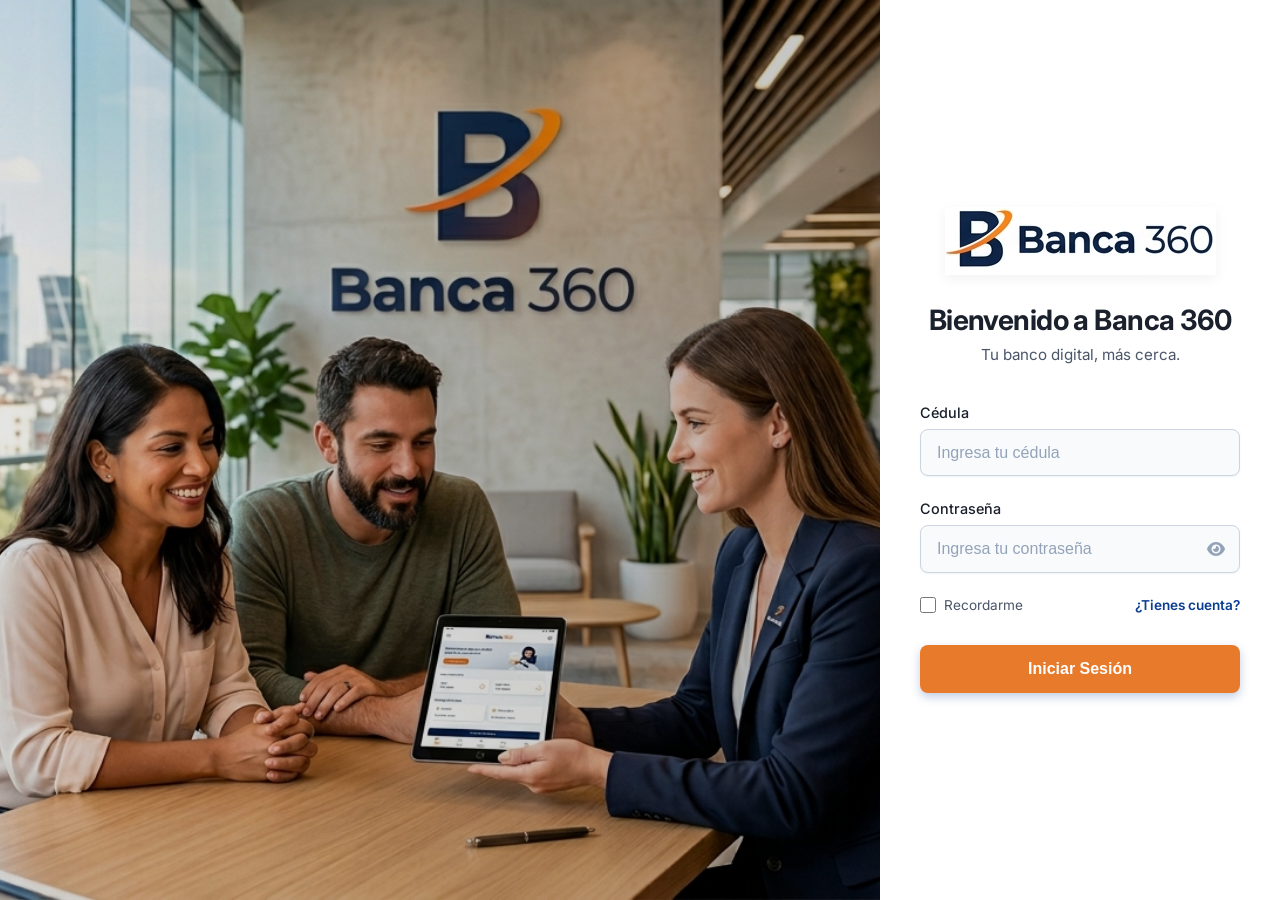
==== commit cc054058: "🐛: Volvi un commit atras, seguimos trabajando con local storages acomodadas algunas funcionalidades" ====
--- a/index.html
+++ b/index.html
@@ -3,38 +3,27 @@
 <head>
     <meta charset="UTF-8">
     <meta name="viewport" content="width=device-width, initial-scale=1.0">
-    <title>Banca 360 - SPA</title>
+    <title>Banca 360 - Iniciar Sesión</title>
     <!-- Google Fonts -->
     <link rel="preconnect" href="https://fonts.googleapis.com">
     <link rel="preconnect" href="https://fonts.gstatic.com" crossorigin>
     <link href="https://fonts.googleapis.com/css2?family=Inter:wght@300;400;500;600;700&display=swap" rel="stylesheet">
     <!-- Font Awesome -->
     <link rel="stylesheet" href="https://cdnjs.cloudflare.com/ajax/libs/font-awesome/6.4.0/css/all.min.css">
-    
     <!-- CSS Global + Componentes -->
-    <link rel="stylesheet" href="public/css/global.css?v=4">
-    <link rel="stylesheet" href="public/css/components/authImageSection.css?v=4">
-    <link rel="stylesheet" href="public/css/components/authForm.css?v=4">
-    <link rel="stylesheet" href="public/css/components/loadingSpinner.css?v=4">
-    <link rel="stylesheet" href="public/css/components/errorModal.css?v=4">
-    <link rel="stylesheet" href="public/css/components/sidebar.css?v=4">
-    <link rel="stylesheet" href="public/css/components/balanceCard.css?v=4">
-    <link rel="stylesheet" href="public/css/components/quickActions.css?v=4">
-    <link rel="stylesheet" href="public/css/components/transactionList.css?v=4">
-    <link rel="stylesheet" href="public/css/components/confirmModal.css?v=4">
-    <link rel="stylesheet" href="public/css/styleDashboard.css?v=4">
-    <link rel="stylesheet" href="public/css/styleOperaciones.css?v=4">
-    <link rel="stylesheet" href="public/css/styleHistorial.css?v=4">
-    <link rel="stylesheet" href="public/css/styleSignup.css?v=4">
-    <link rel="stylesheet" href="public/css/styleRecibo.css?v=4">
-    
+    <link rel="stylesheet" href="public/css/global.css">
+    <link rel="stylesheet" href="public/css/components/authImageSection.css">
+    <link rel="stylesheet" href="public/css/components/authForm.css">
+    <link rel="stylesheet" href="public/css/components/loadingSpinner.css">
+    <link rel="stylesheet" href="public/css/components/errorModal.css">
     <link rel="shortcut icon" href="public/img/Logo.png" type="image/x-icon">
 </head>
 <body>
+    <main class="login-layout">
+        <!-- Componente: Sección de imagen -->
+        <div id="auth-image-container"></div>
 
-    <!-- ==================== VISTA: LOGIN ==================== -->
-    <main class="login-layout main-view" id="view-login" style="display: none;">
-        <div id="auth-image-container-login"></div>
+        <!-- Sección del formulario -->
         <div class="login-form-section">
             <div class="boxLogin">
                 <div class="boxLogin-header">
@@ -43,19 +32,21 @@
                      <p>Tu banco digital, más cerca.</p>
                 </div>
                 <div class="boxLogin-body">
-                    <form id="inicioSesionForm">
+                    <form action="" id="inicioSesionForm">
                         <div class="input-group">
-                            <label for="usuario">Usuario</label>
-                            <input type="text" id="usuario" placeholder="Ingresa tu usuario" required>
+                            <label for="usuario">Cédula</label>
+                            <input type="text" id="usuario" placeholder="Ingresa tu cédula" required>
                         </div>
                         <div class="input-group">
                             <label for="password">Contraseña</label>
-                            <input type="password" id="password" placeholder="Ingresa tu contraseña" required>
+                            <div class="input-with-icon" style="position: relative;">
+                                <input type="password" id="password" placeholder="Ingresa tu contraseña" required style="padding-right: 40px; width: 100%;">
+                                <i class="fas fa-eye toggle-password" data-target="password" style="position: absolute; right: 15px; top: 50%; transform: translateY(-50%); cursor: pointer; color: #94a3b8;"></i>
+                            </div>
                         </div>
                         <div class="options">
                              <label><input type="checkbox"> Recordarme</label>
-                             <!-- En lugar de href, usamos un onclick para SPA -->
-                             <a href="#" onclick="navigateTo('signup'); return false;">¿Tienes cuenta?</a>
+                             <a href="app/views/signup.html">¿Tienes cuenta?</a>
                         </div>
                         <button type="submit">Iniciar Sesión</button>
                     </form>
@@ -64,260 +55,28 @@
         </div>
     </main>
 
-    <!-- ==================== VISTA: SIGNUP ==================== -->
-    <main class="login-layout main-view" id="view-signup" style="display: none;">
-        <div id="auth-image-container-signup"></div>
-        <div class="login-form-section">
-            <div class="boxLogin">
-                <div class="boxLogin-header">
-                    <img src="public/img/logo_vertical.png" alt="Banca 360 Logo" class="logo">
-                     <h1>Crea tu cuenta</h1>
-                     <p>Únete a Banca 360 y gestiona tu futuro hoy.</p>
-                </div>
-                <div class="boxLogin-body">
-                    <form id="registroForm">
-                        <div class="input-row">
-                            <div class="input-group">
-                                <label for="nombre">Nombre</label>
-                                <input type="text" id="nombre" placeholder="Ej. Juan" required>
-                            </div>
-                            <div class="input-group">
-                                <label for="apellido">Apellido</label>
-                                <input type="text" id="apellido" placeholder="Ej. Pérez" required>
-                            </div>
-                        </div>
+    <!-- Componente: Spinner de carga -->
+    <div id="spinner-container"></div>
 
-                        <div class="input-row">
-                            <div class="input-group">
-                                <label for="cedula">Cédula</label>
-                                <input type="text" id="cedula" placeholder="V-00000000" required>
-                            </div>
-                            <div class="input-group">
-                                <label for="telefono">Teléfono</label>
-                                <input type="tel" id="telefono" placeholder="0412-0000000" required>
-                            </div>
-                        </div>
+    <!-- Componente: Modal de error -->
+    <div id="modal-container"></div>
 
-                        <div class="input-group">
-                            <label for="direccion">Dirección de Habitación</label>
-                            <input type="text" id="direccion" placeholder="Av. Principal, Edificio..." required>
-                        </div>
-
-                        <div class="input-row">
-                            <div class="input-group">
-                                <label for="fecha_nacimiento">Fecha de Nacimiento</label>
-                                <input type="date" id="fecha_nacimiento" required>
-                            </div>
-                            <div class="input-group">
-                                <label for="genero">Género</label>
-                                <select id="genero" required>
-                                    <option value="" disabled selected>Selecciona</option>
-                                    <option value="masculino">Masculino</option>
-                                    <option value="femenino">Femenino</option>
-                                    <option value="otro">Otro</option>
-                                </select>
-                            </div>
-                        </div>
-
-                        <div class="input-group">
-                            <label for="password">Contraseña</label>
-                            <input type="password" id="password" placeholder="Crea una clave segura" required>
-                        </div>
-
-                        <button type="submit">Crear Cuenta</button>
-
-                        <div class="footer-link">
-                            <p>¿Ya tienes cuenta? <a href="#" onclick="navigateTo('login'); return false;">Inicia sesión aquí</a></p>
-                        </div>
-                    </form>
-                </div>
-            </div>
-        </div>
-    </main>
-
-
-    <!-- ==================== VISTA: APP (Autenticada) ==================== -->
-    <div id="view-app" style="display: none;">
-        <div class="dashboard-wrapper">
-            <!-- Sidebar Componente -->
-            <div id="sidebar-container"></div>
-
-            <main class="main-content" id="main-content">
-                <!-- Top Header Componente -->
-                <div id="header-container"></div>
-                
-                <div id="alert-container"></div>
-
-                <!-- SUB-VISTA: DASHBOARD -->
-                <div class="dashboard-grid sub-view" id="view-dashboard" style="display: none;">
-                    <div id="balance-container"></div>
-                    <div id="transactions-container"></div>
-                </div>
-
-                <!-- SUB-VISTA: OPERACIONES -->
-                <div class="operations-grid sub-view" id="view-operaciones" style="display: none;">
-                    <div class="card-operation">
-                        <h3><i class="fas fa-exchange-alt"></i> Transferencia Bancaria</h3>
-                        <form id="form-transferencia">
-                            <input type="text" id="t-cuenta" placeholder="Número de cuenta (20 dígitos)" class="input-banca" required pattern="[0-9]{20}" title="Debe contener 20 dígitos numéricos">
-                            <input type="number" id="t-monto" step="0.01" min="1" placeholder="Monto Bs." class="input-banca" required>
-                            <input type="text" id="t-concepto" placeholder="Concepto (opcional)" class="input-banca">
-                            <button type="submit" class="btn-primary">Enviar Fondos</button>
-                        </form>
-                    </div>
-
-                    <div class="card-operation">
-                        <h3><i class="fas fa-hand-holding-usd"></i> Depósito (Simulador)</h3>
-                        <form id="form-deposito">
-                            <select id="d-origen" class="input-banca" required>
-                                <option value="Taquilla">Depósito por Taquilla</option>
-                                <option value="Cajero">Depósito por Cajero Automático</option>
-                                <option value="Nomina">Abono de Nómina</option>
-                            </select>
-                            <input type="number" id="d-monto" step="0.01" min="1" placeholder="Monto Bs." class="input-banca" required>
-                            <button type="submit" class="btn-primary">Ingresar Fondos</button>
-                        </form>
-                    </div>
-                </div>
-
-                <!-- SUB-VISTA: PAGOS -->
-                <div class="operations-grid sub-view" id="view-pagos" style="display: none;">
-                    <div class="card-operation">
-                        <h3><i class="fas fa-mobile-alt"></i> Pago Móvil</h3>
-                        <form id="form-pago-movil">
-                            <select id="p-banco" class="input-banca" required>
-                                <option value="">Seleccione Banco</option>
-                                <option value="0102">0102 - Banco de Venezuela</option>
-                                <option value="0105">0105 - Mercantil</option>
-                                <option value="0108">0108 - Provincial</option>
-                                <option value="0134">0134 - Banesco</option>
-                            </select>
-                            <input type="text" id="p-telefono" placeholder="Teléfono (Ej: 04121234567)" class="input-banca" required pattern="04[0-9]{9}" title="Ejemplo: 04121234567">
-                            <input type="text" id="p-cedula" placeholder="Cédula (Ej: V12345678)" class="input-banca" required>
-                            <input type="number" id="p-monto" step="0.01" min="1" placeholder="Monto Bs." class="input-banca" required>
-                            <button type="submit" class="btn-primary">Realizar Pago</button>
-                        </form>
-                    </div>
-                </div>
-
-                <!-- SUB-VISTA: HISTORIAL -->
-                <div class="historial-container sub-view" id="view-historial" style="display: none;">
-                    <div class="historial-header">
-                        <h2>Historial de Movimientos</h2>
-                        <div class="filters">
-                            <button class="filter-btn active" data-filter="todos">Todas</button>
-                            <button class="filter-btn" data-filter="entrada">Solo entradas</button>
-                            <button class="filter-btn" data-filter="salida">Solo salidas</button>
-                        </div>
-                    </div>
-                    <div id="historial-list-container"></div>
-                </div>
-
-                <!-- SUB-VISTA: RECIBO -->
-                <div class="receipt-container sub-view" id="view-recibo" style="display: none; width: 100%; max-width: 500px; margin: 0 auto; margin-top: 20px;">
-                    <div class="receipt-header">
-                        <i class="fas fa-check-circle"></i>
-                        <h1 id="r-operacion">¡Operación Exitosa!</h1>
-                        <p>En breve le llegará una notificación con el resultado.</p>
-                    </div>
-                    
-                    <div class="receipt-body">
-                        <div class="receipt-item">
-                            <label>Número de Referencia</label>
-                            <p id="r-referencia"></p>
-                        </div>
-                        <div class="receipt-item">
-                            <label>Fecha</label>
-                            <p id="r-fecha"></p>
-                        </div>
-                        <div class="receipt-item">
-                            <label>Emisor</label>
-                            <p id="r-emisor"></p>
-                        </div>
-                        <div class="receipt-item">
-                            <label>Banco Emisor</label>
-                            <p id="r-bancoEmisor"></p>
-                        </div>
-                        <div class="receipt-item">
-                            <label>Destino (Cuenta/Teléfono)</label>
-                            <p id="r-destino"></p>
-                        </div>
-                        <div class="receipt-item">
-                            <label>Banco Receptor</label>
-                            <p id="r-bancoReceptor"></p>
-                        </div>
-                        <div class="receipt-item amount">
-                            <label>Monto de la Operación</label>
-                            <p id="r-monto"></p>
-                        </div>
-                        <div class="receipt-item">
-                            <label>Concepto</label>
-                            <p id="r-concepto"></p>
-                        </div>
-                    </div>
-
-                    <div class="receipt-footer">
-                        <button id="btn-aceptar" class="btn-accept" onclick="navigateTo('dashboard'); return false;">ACEPTAR</button>
-                    </div>
-                </div>
-
-            </main>
-        </div>
-    </div>
-
-    <!-- Modales Globales -->
-    <div id="spinner-container"></div>
-    <div id="modal-container"></div>
-    <div id="confirm-modal-container"></div>
-    
-    <div class="modal-overlay" id="transaction-modal" style="display: none;">
-        <div class="modal-content">
-            <button class="modal-close" id="close-modal"><i class="fas fa-times"></i></button>
-            <div class="modal-body">
-                <i class="modal-icon fas fa-exchange-alt" id="modal-icon"></i>
-                <div class="modal-amount" id="modal-amount">0,00</div>
-                <div class="modal-title" id="modal-title">Título</div>
-                <div class="modal-details">
-                    <p>Fecha: <span id="modal-date">--</span></p>
-                    <p>Tipo: <span id="modal-type">--</span></p>
-                    <p>Referencia: <span id="modal-ref">--</span></p>
-                </div>
-            </div>
-        </div>
-    </div>
-
-    <!-- JS Base & State -->
-    <script src="app/app.js"></script>
-
-    <!-- JS Componentes -->
+    <!-- Componentes JS -->
     <script src="app/views/components/authImageSection.js"></script>
     <script src="app/views/components/loadingSpinner.js"></script>
     <script src="app/views/components/errorModal.js"></script>
-    <script src="app/views/components/sidebar.js?v=3"></script>
-    <script src="app/views/components/topHeader.js"></script>
-    <script src="app/views/components/balanceCard.js"></script>
-    <script src="app/views/components/transactionList.js"></script>
-    <script src="app/views/components/confirmModal.js"></script>
 
-    <!-- Inicializar componentes estáticos -->
+    <!-- Inicializar componentes -->
     <script>
-        renderAuthImageSection('auth-image-container-login', { imageSrc: 'public/img/login.png', altText: 'Login Background' });
-        renderAuthImageSection('auth-image-container-signup', { imageSrc: 'public/img/login.png', altText: 'Signup Background' });
-        renderLoadingSpinner('spinner-container', { message: 'Procesando...' });
+        renderAuthImageSection('auth-image-container', { 
+            imageSrc: 'public/img/login.png',
+            altText: 'Login Background'
+        });
+        renderLoadingSpinner('spinner-container', { message: 'Validando credenciales...' });
         renderErrorModal('modal-container');
-        renderSidebar('sidebar-container', { activePage: 'resumen', logoSrc: 'public/img/Logo.png' });
-        renderTopHeader('header-container', { userName: AppState.currentUser.nombre });
-        renderBalanceCard('balance-container');
-        renderConfirmModal('confirm-modal-container');
     </script>
 
-    <!-- Controllers de las Vistas -->
-    <script src="app/controllers/theme.js"></script>
+    <!-- Controller -->
     <script src="app/controllers/login.js"></script>
-    <script src="app/controllers/registro.js"></script>
-    <script src="app/controllers/dashboard.js"></script>
-    <script src="app/controllers/operaciones.js"></script>
-    <script src="app/controllers/historial.js"></script>
-    <script src="app/controllers/recibo.js"></script>
 </body>
 </html>
--- a/public/css/components/authImageSection.css
+++ b/public/css/components/authImageSection.css
@@ -16,7 +16,7 @@
     height: 100%;
     object-fit: cover;
     object-position: 100% center; /* Move image as far left as possible (aligns right edge) */
-    translate: -17% 0;
+    translate: -20% 0;
 }
 
 .login-image-section .overlay {
--- a/public/css/components/authForm.css
+++ b/public/css/components/authForm.css
@@ -10,8 +10,6 @@
     overflow: hidden;
 }
 
-#auth-image-container-login,
-#auth-image-container-signup,
 #auth-image-container {
     position: absolute;
     top: 0;
@@ -211,14 +209,13 @@
 
 /* Filas dobles para registro */
 .input-row {
-    display: grid;
-    grid-template-columns: 1fr 1fr;
+    display: flex;
+    flex-wrap: wrap;
     gap: 1rem;
-}
-
-@media (max-width: 600px) {
-    .input-row {
-        grid-template-columns: 1fr;
-        gap: 0;
-    }
-}
+    margin-bottom: 1.2rem; /* Consistent spacing with single input groups */
+}
+
+.input-row .input-group {
+    flex: 1 1 140px;
+    margin-bottom: 0; /* Let gap handle spacing when wrapped */
+}
